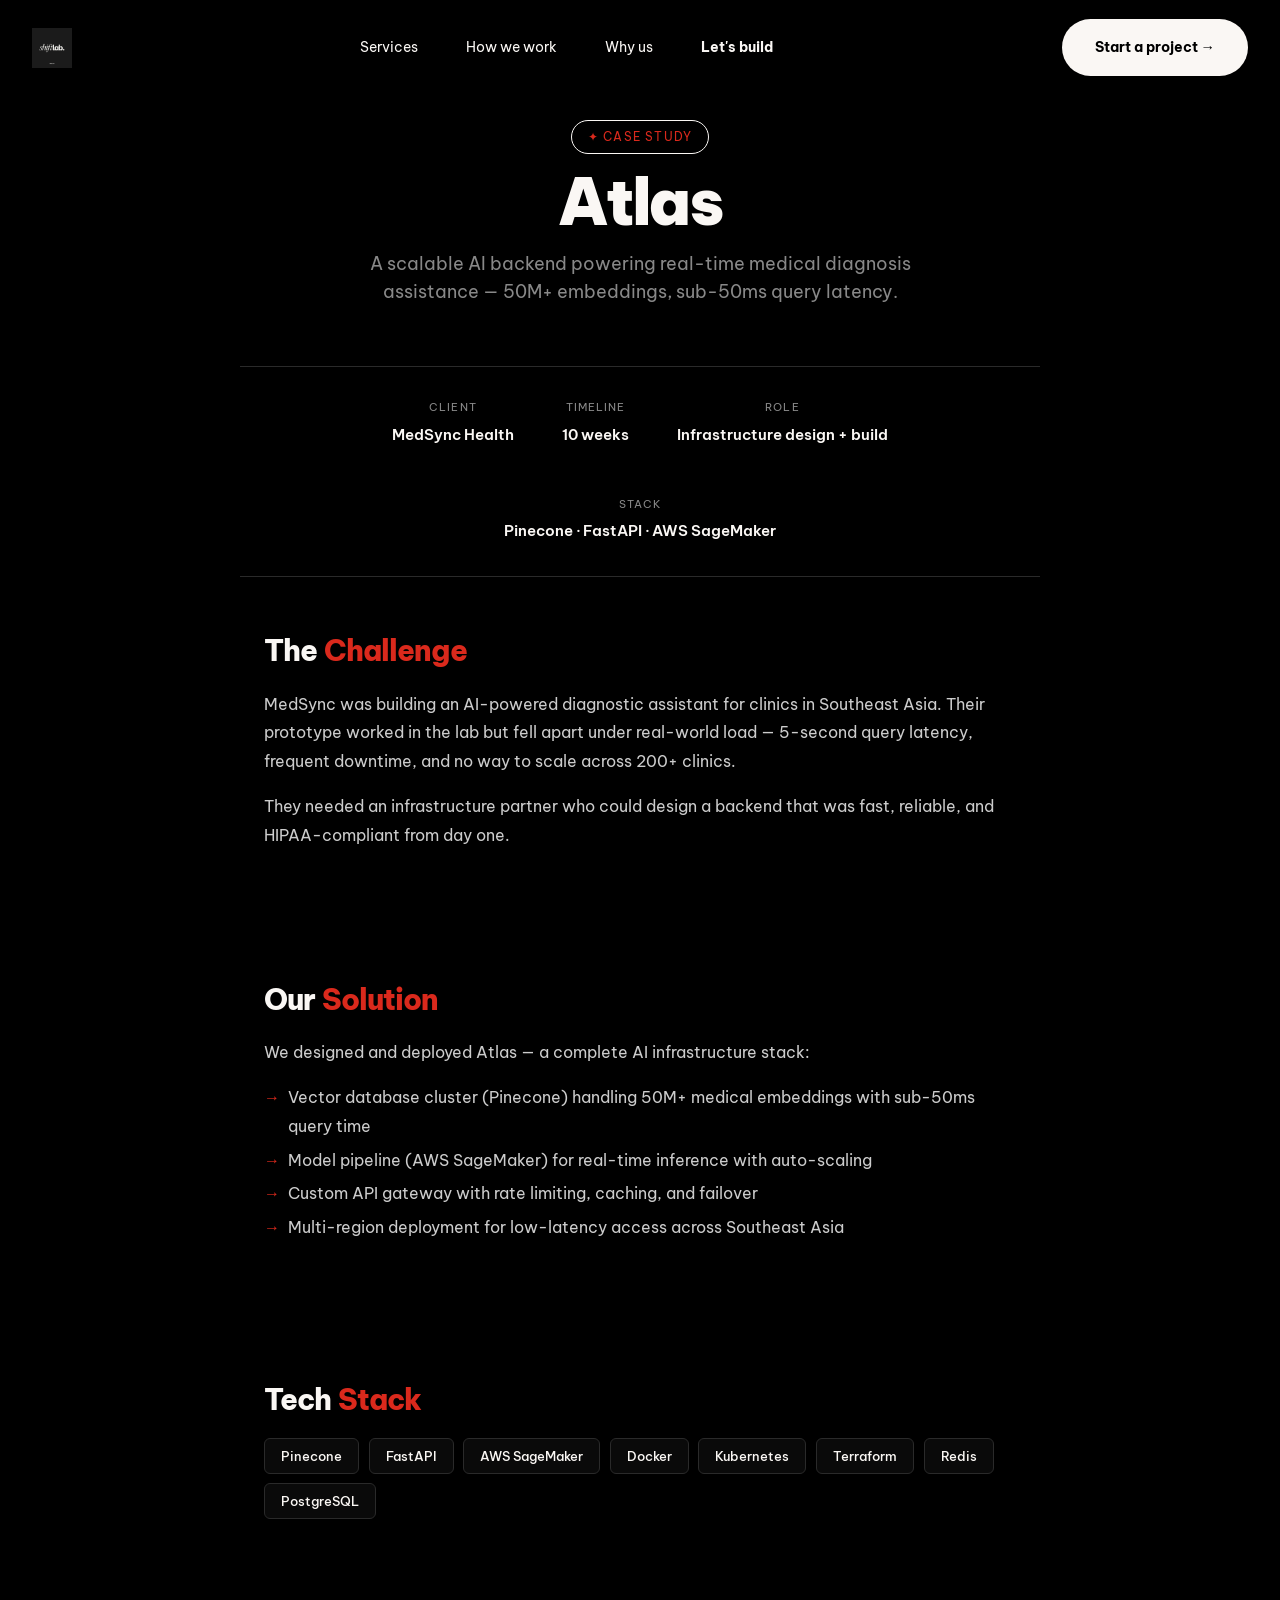
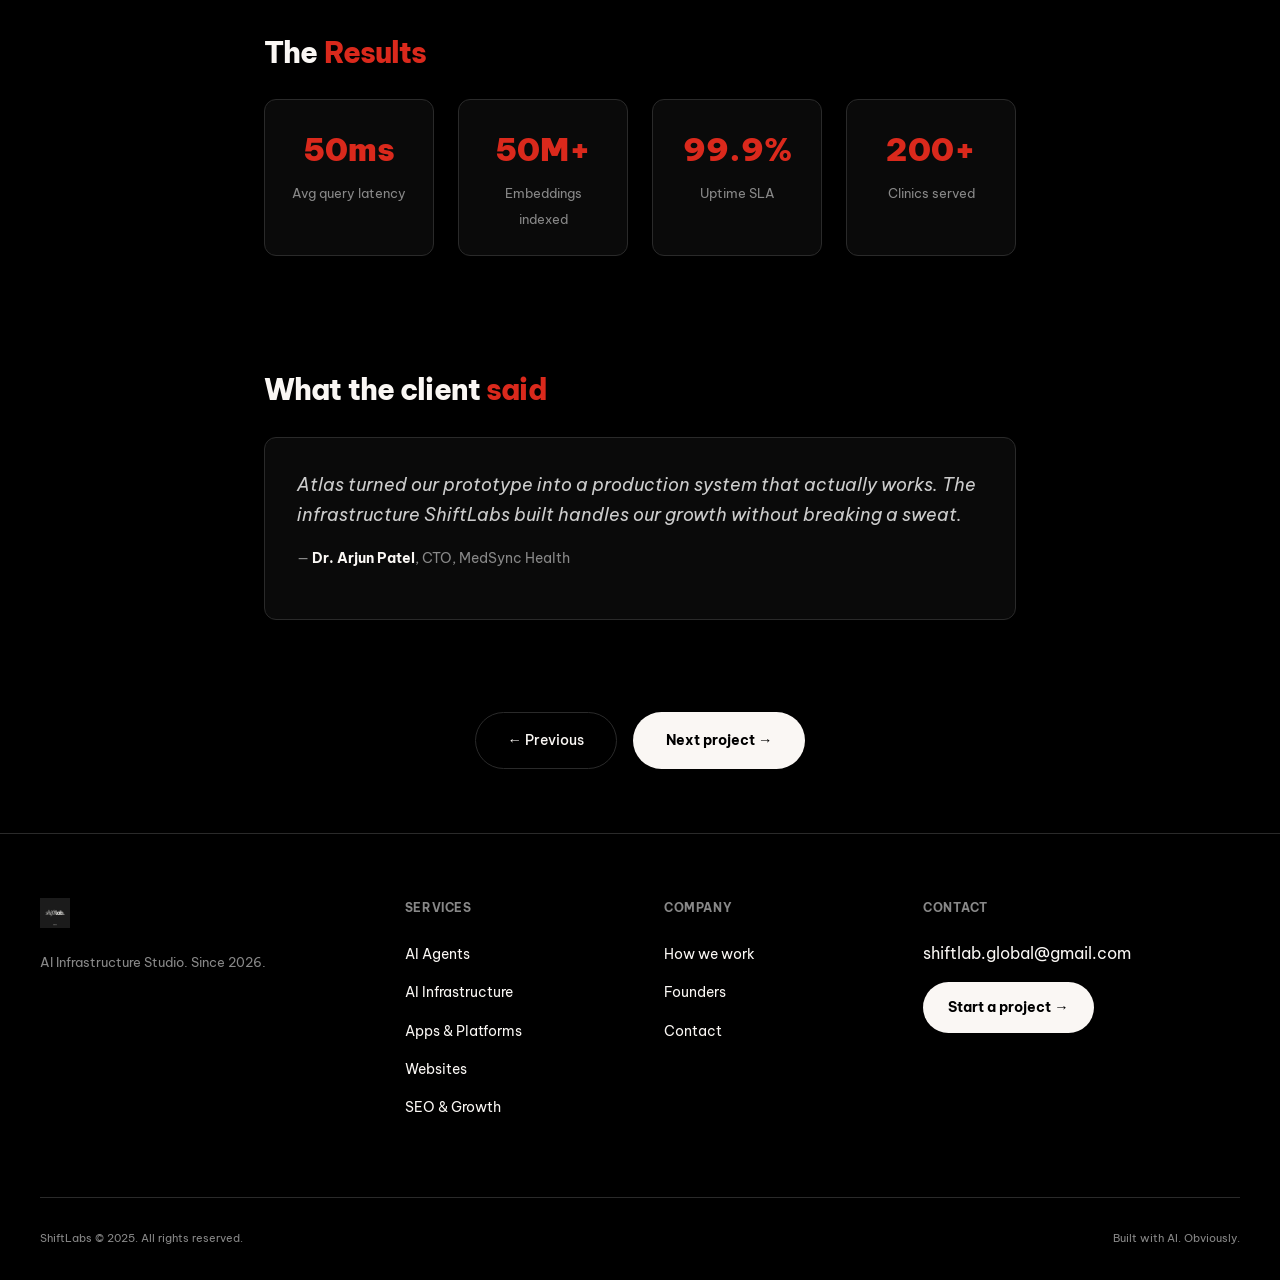
==== projects/atlas.html @ 35744b7e "Add 6 project pages (Nova, Atlas, Flow, Vertex, Rise, Synapse) with linked service cards" ====
<!DOCTYPE html>
<html lang="en">
<head>
    <meta charset="UTF-8">
    <meta name="viewport" content="width=device-width, initial-scale=1.0">
    <title>Atlas — AI Infrastructure Backend | ShiftLabs</title>
    <link rel="preconnect" href="https://fonts.googleapis.com">
    <link rel="preconnect" href="https://fonts.gstatic.com" crossorigin>
    <link href="https://fonts.googleapis.com/css2?family=Be+Vietnam+Pro:wght@400;500;600;700;900&family=DM+Serif+Display:ital@1&display=swap" rel="stylesheet">
    <link rel="stylesheet" href="../index.css">
    <link rel="stylesheet" href="../project.css">
</head>
<body>
    <nav id="navbar">
        <a href="../index.html" class="logo"><img src="../logo-dark.png" alt="ShiftLabs logo" style="height: 40px; width: auto;"></a>
        <div class="nav-links">
            <a href="../index.html#services">Services</a>
            <a href="../index.html#process">How we work</a>
            <a href="../index.html#why-us">Why us</a>
            <a href="https://cal.com/prince-raymond-paul-zqkent/30min" target="_blank">Let's build</a>
        </div>
        <a href="https://cal.com/prince-raymond-paul-zqkent/30min" target="_blank" class="btn btn-primary">Start a project →</a>
    </nav>
    <main>
        <div class="project-hero">
            <span class="badge">✦ CASE STUDY</span>
            <h1>Atlas</h1>
            <p class="project-sub">A scalable AI backend powering real-time medical diagnosis assistance — 50M+ embeddings, sub-50ms query latency.</p>
        </div>
        <div class="project-meta">
            <div class="meta-item"><span class="meta-label">Client</span><span class="meta-value">MedSync Health</span></div>
            <div class="meta-item"><span class="meta-label">Timeline</span><span class="meta-value">10 weeks</span></div>
            <div class="meta-item"><span class="meta-label">Role</span><span class="meta-value">Infrastructure design + build</span></div>
            <div class="meta-item"><span class="meta-label">Stack</span><span class="meta-value">Pinecone · FastAPI · AWS SageMaker</span></div>
        </div>
        <div class="project-section">
            <h2>The <span class="highlight-red">Challenge</span></h2>
            <p>MedSync was building an AI-powered diagnostic assistant for clinics in Southeast Asia. Their prototype worked in the lab but fell apart under real-world load — 5-second query latency, frequent downtime, and no way to scale across 200+ clinics.</p>
            <p>They needed an infrastructure partner who could design a backend that was fast, reliable, and HIPAA-compliant from day one.</p>
        </div>
        <div class="project-section">
            <h2>Our <span class="highlight-red">Solution</span></h2>
            <p>We designed and deployed Atlas — a complete AI infrastructure stack:</p>
            <ul>
                <li>Vector database cluster (Pinecone) handling 50M+ medical embeddings with sub-50ms query time</li>
                <li>Model pipeline (AWS SageMaker) for real-time inference with auto-scaling</li>
                <li>Custom API gateway with rate limiting, caching, and failover</li>
                <li>Multi-region deployment for low-latency access across Southeast Asia</li>
            </ul>
        </div>
        <div class="project-section">
            <h2>Tech <span class="highlight-red">Stack</span></h2>
            <div class="tech-stack">
                <span class="tech-tag">Pinecone</span>
                <span class="tech-tag">FastAPI</span>
                <span class="tech-tag">AWS SageMaker</span>
                <span class="tech-tag">Docker</span>
                <span class="tech-tag">Kubernetes</span>
                <span class="tech-tag">Terraform</span>
                <span class="tech-tag">Redis</span>
                <span class="tech-tag">PostgreSQL</span>
            </div>
        </div>
        <div class="project-section">
            <h2>The <span class="highlight-red">Results</span></h2>
            <div class="results-grid">
                <div class="result-card"><span class="result-value">50ms</span><span class="result-label">Avg query latency</span></div>
                <div class="result-card"><span class="result-value">50M+</span><span class="result-label">Embeddings indexed</span></div>
                <div class="result-card"><span class="result-value">99.9%</span><span class="result-label">Uptime SLA</span></div>
                <div class="result-card"><span class="result-value">200+</span><span class="result-label">Clinics served</span></div>
            </div>
        </div>
        <div class="project-section">
            <h2>What the client <span class="highlight-red">said</span></h2>
            <div class="testimonial-block">
                <p class="quote">Atlas turned our prototype into a production system that actually works. The infrastructure ShiftLabs built handles our growth without breaking a sweat.</p>
                <p class="attribution">— <strong>Dr. Arjun Patel</strong>, CTO, MedSync Health</p>
            </div>
        </div>
        <div class="project-nav">
            <a href="./nova.html" class="btn btn-outline">← Previous</a>
            <a href="./flow.html" class="btn btn-primary">Next project →</a>
        </div>
    </main>
    <footer>
        <div class="container">
            <div class="footer-grid">
                <div class="footer-brand"><a href="../index.html" class="logo" style="margin-bottom: 1.5rem;"><img src="../logo-dark.png" alt="ShiftLabs logo" style="height: 30px; width: auto;"></a><p class="mono" style="color: var(--muted); font-size: 0.8rem;">AI Infrastructure Studio. Since 2026.</p></div>
                <div class="footer-col"><h5>Services</h5><ul class="footer-links mono"><li><a href="./nova.html">AI Agents</a></li><li><a href="./atlas.html">AI Infrastructure</a></li><li><a href="./flow.html">Apps & Platforms</a></li><li><a href="./vertex.html">Websites</a></li><li><a href="./rise.html">SEO & Growth</a></li></ul></div>
                <div class="footer-col"><h5>Company</h5><ul class="footer-links mono"><li><a href="../index.html#process">How we work</a></li><li><a href="../index.html#founders">Founders</a></li><li><a href="mailto:shiftlab.global@gmail.com">Contact</a></li></ul></div>
                <div class="footer-col" id="contact"><h5>Contact</h5><a href="mailto:shiftlab.global@gmail.com" class="mono" style="color: var(--cream); text-decoration: none; display: block; margin-bottom: 1rem;">shiftlab.global@gmail.com</a><a href="https://cal.com/prince-raymond-paul-zqkent/30min" target="_blank" class="btn btn-primary" style="padding: 0.8rem 1.5rem;">Start a project →</a></div>
            </div>
            <div class="footer-bottom mono"><span>ShiftLabs © 2025. All rights reserved.</span><span>Built with AI. Obviously.</span></div>
        </div>
    </footer>
    <script>
        const navbar = document.getElementById('navbar');
        window.addEventListener('scroll', () => {
            if (window.scrollY > 50) { navbar.style.background = 'rgba(0, 0, 0, 0.9)'; navbar.style.borderBottomColor = 'var(--border)'; }
            else { navbar.style.background = 'transparent'; navbar.style.borderBottomColor = 'transparent'; }
        });
    </script>
</body>
</html>
---- index.css ----
:root {
  --bg: #000000;
  --surface: #0a0a0a;
  --accent: #FAF7F4;
  --cream: #FAF7F4;
  --muted: #888888;
  --border: #2A2A2A;
  --font-display: "Times New Roman", "Times", serif;
  --font-main: "Be Vietnam Pro", sans-serif;
  --radius: 12px;
  --transition: all 0.4s cubic-bezier(0.23, 1, 0.32, 1);
}

* {
  margin: 0;
  padding: 0;
  box-sizing: border-box;
  -webkit-font-smoothing: antialiased;
}

body {
  background-color: var(--bg);
  color: var(--cream);
  font-family: var(--font-main);
  overflow-x: hidden;
  line-height: 1.6;
}

h1, h2, h3, h4 {
  font-family: var(--font-main);
  font-style: normal;
  font-weight: 900;
  letter-spacing: -0.04em;
}

.serif {
  font-family: var(--font-display) !important;
  font-style: italic !important;
  font-weight: 400 !important;
  letter-spacing: 0;
}

.mono {
  font-family: var(--font-main);
  text-transform: none;
}

h1 { font-size: clamp(2.5rem, 6vw, 4.5rem); line-height: 0.95; font-weight: 900; }
h2 { font-size: clamp(2.5rem, 5vw, 3.5rem); line-height: 1.0; font-weight: 800; }
h3 { font-size: 1.8rem; font-weight: 700; }

.hero-title {
  font-family: "Helvetica Neue", "Helvetica", "Arial", sans-serif !important;
  font-weight: 900;
  letter-spacing: -0.05em;
}

.highlight-red {
  color: #da291c;
}

.section-label {
  color: var(--accent);
  font-size: 0.75rem;
  letter-spacing: 0.1em;
  margin-bottom: 1.5rem;
  display: block;
}

.btn {
  display: inline-flex;
  align-items: center;
  padding: 1rem 2rem;
  border-radius: 9999px;
  text-decoration: none;
  font-family: var(--font-main);
  font-weight: 500;
  font-size: 0.9rem;
  transition: var(--transition);
  cursor: pointer;
  border: 1px solid transparent;
}

.btn-primary {
  background-color: var(--accent);
  color: var(--bg);
  font-weight: 700;
}

.btn-primary:hover {
  transform: translateY(-2px);
  box-shadow: 0 10px 30px rgba(255, 255, 255, 0.1);
}

.btn-outline {
  border-color: var(--border);
  color: var(--cream);
}

.btn-outline:hover {
  border-color: var(--accent);
  color: var(--accent);
}

.btn-dark {
  background-color: var(--bg);
  color: var(--cream);
  border: 1px solid var(--border);
}

.btn-dark:hover {
  background-color: var(--surface);
  border-color: var(--accent);
}

section {
  padding: 5rem 2rem;
  position: relative;
  max-width: 1400px;
  margin: 0 auto;
  width: 100%;
}

section.full {
  max-width: 100%;
}

.container {
  max-width: 1200px;
  margin: 0 auto;
  width: 100%;
}

/* Navbar */
nav {
  position: fixed;
  top: 0;
  left: 0;
  width: 100%;
  padding: 1.2rem 2rem;
  display: flex;
  justify-content: space-between;
  align-items: center;
  z-index: 1000;
  border-bottom: 1px solid var(--border);
  background: rgba(0, 0, 0, 0.8);
  backdrop-filter: blur(20px);
}

.logo {
  font-size: 1.5rem;
  color: var(--accent);
  text-decoration: none;
  display: flex;
  align-items: baseline;
}

.nav-links {
  display: flex;
  gap: 3rem;
}

.nav-links a:last-child {
  color: var(--accent);
  font-weight: 700;
}

.nav-links a {
  color: var(--cream);
  text-decoration: none;
  font-size: 0.9rem;
  transition: var(--transition);
}

.nav-links a:hover {
  color: var(--accent);
}

/* Hero */
#hero {
  min-height: 100vh;
  display: flex;
  flex-direction: column;
  justify-content: center;
  align-items: center;
  text-align: center;
  padding-top: 6rem;
  padding-bottom: 2rem;
}

.hero-content {
  max-width: 900px;
}

.badge {
  display: inline-block;
  padding: 0.4rem 1rem;
  border: 1px solid var(--accent);
  color: var(--accent);
  border-radius: 9999px;
  font-size: 0.7rem;
  margin-bottom: 2rem;
  text-transform: uppercase;
}

.hero-sub {
  color: var(--muted);
  max-width: 520px;
  margin: 1.5rem auto 2.5rem;
  font-size: 0.95rem;
}

.hero-ctas {
  display: flex;
  gap: 1.2rem;
  justify-content: center;
}

/* Stats Bands */
#stats-band,
#outcomes-band {
  border-top: 1px solid var(--border);
  border-bottom: 1px solid var(--border);
  padding: 3rem 2rem;
  text-align: center;
}

.stats-grid {
  display: grid;
  grid-template-columns: repeat(3, 1fr);
  gap: 3rem;
}

#outcomes-band .stats-grid {
  grid-template-columns: repeat(4, 1fr);
}

.stat-item {
  text-align: center;
}

.stat-value {
  font-family: var(--font-display);
  font-size: 2.8rem;
  font-style: italic;
  display: block;
  margin-bottom: 0.3rem;
}

.stat-label {
  color: var(--muted);
  font-size: 0.75rem;
  text-transform: lowercase;
}

/* Services - 6 cards grid */
.services-grid {
  display: grid;
  grid-template-columns: repeat(3, 1fr);
  gap: 1.5rem;
  margin-top: 2.5rem;
}

.card {
  background-color: var(--surface);
  padding: 2rem;
  border-top: 2px solid var(--border);
  transition: var(--transition);
}

.card:hover {
  border-top-color: var(--accent);
  transform: translateY(-4px);
  box-shadow: 0 10px 40px rgba(0, 0, 0, 0.4);
}

.card-tag {
  color: var(--muted);
  font-size: 0.65rem;
  margin-bottom: 1.5rem;
  font-weight: 700;
  letter-spacing: 0.05em;
}

.card-title {
  font-family: var(--font-main);
  font-size: 1.2rem;
  margin-bottom: 0.8rem;
  text-transform: uppercase;
}

.card-body {
  font-size: 0.85rem;
  color: var(--muted);
  line-height: 1.5;
}

/* Process Section */
#process {
  border-top: 1px solid var(--border);
}

.process-timeline {
  display: grid;
  grid-template-columns: repeat(4, 1fr);
  gap: 2rem;
  margin-top: 3rem;
  position: relative;
}

.process-timeline::before {
  content: "";
  position: absolute;
  top: 2rem;
  left: 10%;
  width: 80%;
  height: 1px;
  border-top: 1px dashed var(--accent);
  z-index: 0;
  opacity: 0.2;
}

.step {
  position: relative;
  z-index: 1;
}

.step-num {
  width: 3.5rem;
  height: 3.5rem;
  background-color: var(--surface);
  border: 1px solid var(--border);
  display: flex;
  align-items: center;
  justify-content: center;
  font-size: 1rem;
  color: var(--muted);
  margin-bottom: 1.5rem;
  transition: var(--transition);
}

.step:hover .step-num {
  border-color: var(--accent);
  color: var(--accent);
}

.step-title {
  font-size: 1.1rem;
  margin-bottom: 0.8rem;
}

.step-desc {
  color: var(--muted);
  font-size: 0.8rem;
  line-height: 1.5;
}

/* Why Us */
#why-us {
  border-top: 1px solid var(--border);
}

.why-container {
  display: grid;
  grid-template-columns: 1fr 1fr;
  gap: 4rem;
  margin-top: 3rem;
}

.why-statement {
  font-size: 1.8rem;
  line-height: 1.4;
}

.why-props {
  display: grid;
  grid-template-columns: 1fr 1fr;
  gap: 2rem;
}

.prop-item h4 {
  font-family: var(--font-main);
  font-style: normal;
  font-size: 0.95rem;
  margin-bottom: 0.8rem;
  display: flex;
  align-items: center;
  gap: 0.5rem;
}

.prop-desc {
  color: var(--muted);
  font-size: 0.8rem;
  line-height: 1.5;
}

/* Founders */
#founders {
  border-top: 1px solid var(--border);
}

.founders-grid {
  display: grid;
  grid-template-columns: repeat(2, 1fr);
  gap: 2rem;
  margin-top: 3rem;
  max-width: 800px;
  margin-left: auto;
  margin-right: auto;
}

.founder-card {
  background-color: var(--surface);
  padding: 2.5rem;
  border: 1px solid var(--border);
  transition: var(--transition);
  text-align: center;
}

.founder-card:hover {
  border-color: var(--accent);
  transform: translateY(-4px);
}

.founder-photo {
  width: 80px;
  height: 80px;
  border-radius: 50%;
  background-color: var(--border);
  margin: 0 auto 1.5rem;
  border: 2px solid var(--accent);
}

.founder-name {
  font-size: 1.1rem;
  margin-bottom: 0.3rem;
}

.founder-title {
  font-size: 0.75rem;
  color: var(--muted);
  display: block;
  margin-bottom: 1.5rem;
  text-transform: uppercase;
  letter-spacing: 0.05em;
}

.founder-quote {
  font-size: 0.85rem;
  color: var(--muted);
  line-height: 1.6;
  font-style: italic;
}

/* Final CTA */
#final-cta {
  background-color: #000000;
  color: var(--cream);
  padding: 6rem 2rem;
  max-width: 100%;
  text-align: center;
  border-top: 1px solid var(--border);
}

#final-cta h2 {
  font-size: 4rem;
  color: var(--cream);
  margin-bottom: 1.5rem;
}

#final-cta .sub {
  font-size: 1.1rem;
  margin-bottom: 2.5rem;
  font-weight: 500;
}

/* Footer */
footer {
  border-top: 1px solid var(--border);
}

footer .container {
  padding: 4rem 0 2rem;
}

.footer-grid {
  display: grid;
  grid-template-columns: 1.5fr 1fr 1fr 1.5fr;
  gap: 3rem;
  margin-bottom: 4rem;
}

.footer-col h5 {
  font-family: var(--font-main);
  font-size: 0.75rem;
  color: var(--muted);
  margin-bottom: 1.5rem;
  text-transform: uppercase;
  letter-spacing: 0.05em;
}

.footer-links {
  list-style: none;
}

.footer-links li {
  margin-bottom: 0.8rem;
}

.footer-links a {
  color: var(--cream);
  text-decoration: none;
  font-size: 0.85rem;
  transition: var(--transition);
}

.footer-links a:hover {
  color: var(--accent);
}

.footer-bottom {
  display: flex;
  justify-content: space-between;
  padding-top: 2rem;
  border-top: 1px solid var(--border);
  color: var(--muted);
  font-size: 0.7rem;
}

/* Responsive */
@media (max-width: 1024px) {
  .services-grid {
    grid-template-columns: repeat(2, 1fr);
  }

  .founders-grid {
    grid-template-columns: repeat(2, 1fr);
  }

  .process-timeline, .why-container, .why-props, .footer-grid {
    grid-template-columns: 1fr;
    gap: 2rem;
  }

  .process-timeline::before { display: none; }

  h1 { font-size: 3rem; }
  h2 { font-size: 2.2rem; }

  #final-cta h2 { font-size: 2.5rem; }

  .nav-links { display: none; }

  .stats-grid,
  #outcomes-band .stats-grid {
    grid-template-columns: repeat(2, 1fr);
    gap: 2rem;
  }
}

@media (max-width: 640px) {
  .services-grid {
    grid-template-columns: 1fr;
  }

  .founders-grid {
    grid-template-columns: 1fr;
  }

  #hero {
    min-height: 70vh;
  }

  section {
    padding: 3rem 1.5rem;
  }

  .stats-grid,
  #outcomes-band .stats-grid {
    grid-template-columns: 1fr;
    gap: 1.5rem;
  }

  footer .container {
    padding: 3rem 0 1.5rem;
  }
}
---- project.css ----
/* Project page styles */

.project-hero {
  padding: 120px 24px 60px;
  max-width: 1100px;
  margin: 0 auto;
  text-align: center;
}

.project-hero .badge {
  display: inline-block;
  color: #da291c;
  font-size: 0.75rem;
  letter-spacing: 0.1em;
  text-transform: uppercase;
  margin-bottom: 1rem;
}

.project-hero h1 {
  font-size: clamp(2.5rem, 6vw, 4rem);
  font-weight: 900;
  letter-spacing: -0.04em;
  line-height: 1;
  margin-bottom: 0.5rem;
}

.project-hero .project-sub {
  color: var(--muted);
  font-size: 1.1rem;
  max-width: 600px;
  margin: 1rem auto 0;
}

.project-meta {
  display: flex;
  justify-content: center;
  gap: 3rem;
  padding: 2rem 24px;
  max-width: 800px;
  margin: 0 auto;
  border-top: 1px solid var(--border);
  border-bottom: 1px solid var(--border);
  flex-wrap: wrap;
}

.project-meta .meta-item {
  text-align: center;
}

.project-meta .meta-label {
  color: var(--muted);
  font-size: 0.7rem;
  text-transform: uppercase;
  letter-spacing: 0.1em;
  display: block;
  margin-bottom: 0.3rem;
}

.project-meta .meta-value {
  font-size: 0.95rem;
  font-weight: 600;
}

.project-section {
  padding: 60px 24px;
  max-width: 800px;
  margin: 0 auto;
}

.project-section h2 {
  font-size: 1.8rem;
  font-weight: 800;
  margin-bottom: 1.5rem;
  letter-spacing: -0.03em;
}

.project-section p {
  color: #ccc;
  font-size: 1rem;
  line-height: 1.8;
  margin-bottom: 1rem;
}

.project-section ul {
  list-style: none;
  padding: 0;
  margin: 0 0 1.5rem;
}

.project-section ul li {
  color: #ccc;
  font-size: 1rem;
  line-height: 1.8;
  padding-left: 1.5rem;
  position: relative;
  margin-bottom: 0.3rem;
}

.project-section ul li::before {
  content: "→";
  position: absolute;
  left: 0;
  color: #da291c;
}

.results-grid {
  display: grid;
  grid-template-columns: repeat(auto-fit, minmax(160px, 1fr));
  gap: 1.5rem;
  margin-top: 2rem;
}

.result-card {
  background: var(--surface);
  border: 1px solid var(--border);
  border-radius: var(--radius);
  padding: 1.5rem;
  text-align: center;
}

.result-card .result-value {
  font-size: 2rem;
  font-weight: 900;
  color: #da291c;
  display: block;
  margin-bottom: 0.3rem;
}

.result-card .result-label {
  font-size: 0.8rem;
  color: var(--muted);
}

.tech-stack {
  display: flex;
  flex-wrap: wrap;
  gap: 0.6rem;
  margin-top: 1.5rem;
}

.tech-tag {
  background: var(--surface);
  border: 1px solid var(--border);
  border-radius: 6px;
  padding: 0.4rem 1rem;
  font-size: 0.8rem;
  color: var(--cream);
  font-weight: 500;
}

.testimonial-block {
  background: var(--surface);
  border: 1px solid var(--border);
  border-radius: var(--radius);
  padding: 2rem;
  margin-top: 2rem;
  position: relative;
}

.testimonial-block::before {
  content: """;
  position: absolute;
  top: 1rem;
  left: 1.5rem;
  font-size: 3rem;
  color: var(--muted);
  font-family: serif;
  line-height: 1;
  opacity: 0.3;
}

.testimonial-block .quote {
  font-style: italic;
  color: #ccc;
  font-size: 1.1rem;
  line-height: 1.7;
  margin-bottom: 1rem;
}

.testimonial-block .attribution {
  font-size: 0.85rem;
  color: var(--muted);
}

.testimonial-block .attribution strong {
  color: var(--cream);
}

.project-nav {
  display: flex;
  justify-content: center;
  gap: 1rem;
  padding: 2rem 24px 4rem;
  max-width: 800px;
  margin: 0 auto;
}

@media (max-width: 768px) {
  .project-meta {
    flex-direction: column;
    gap: 1rem;
  }
  .project-section {
    padding: 40px 20px;
  }
  .results-grid {
    grid-template-columns: repeat(2, 1fr);
  }
}
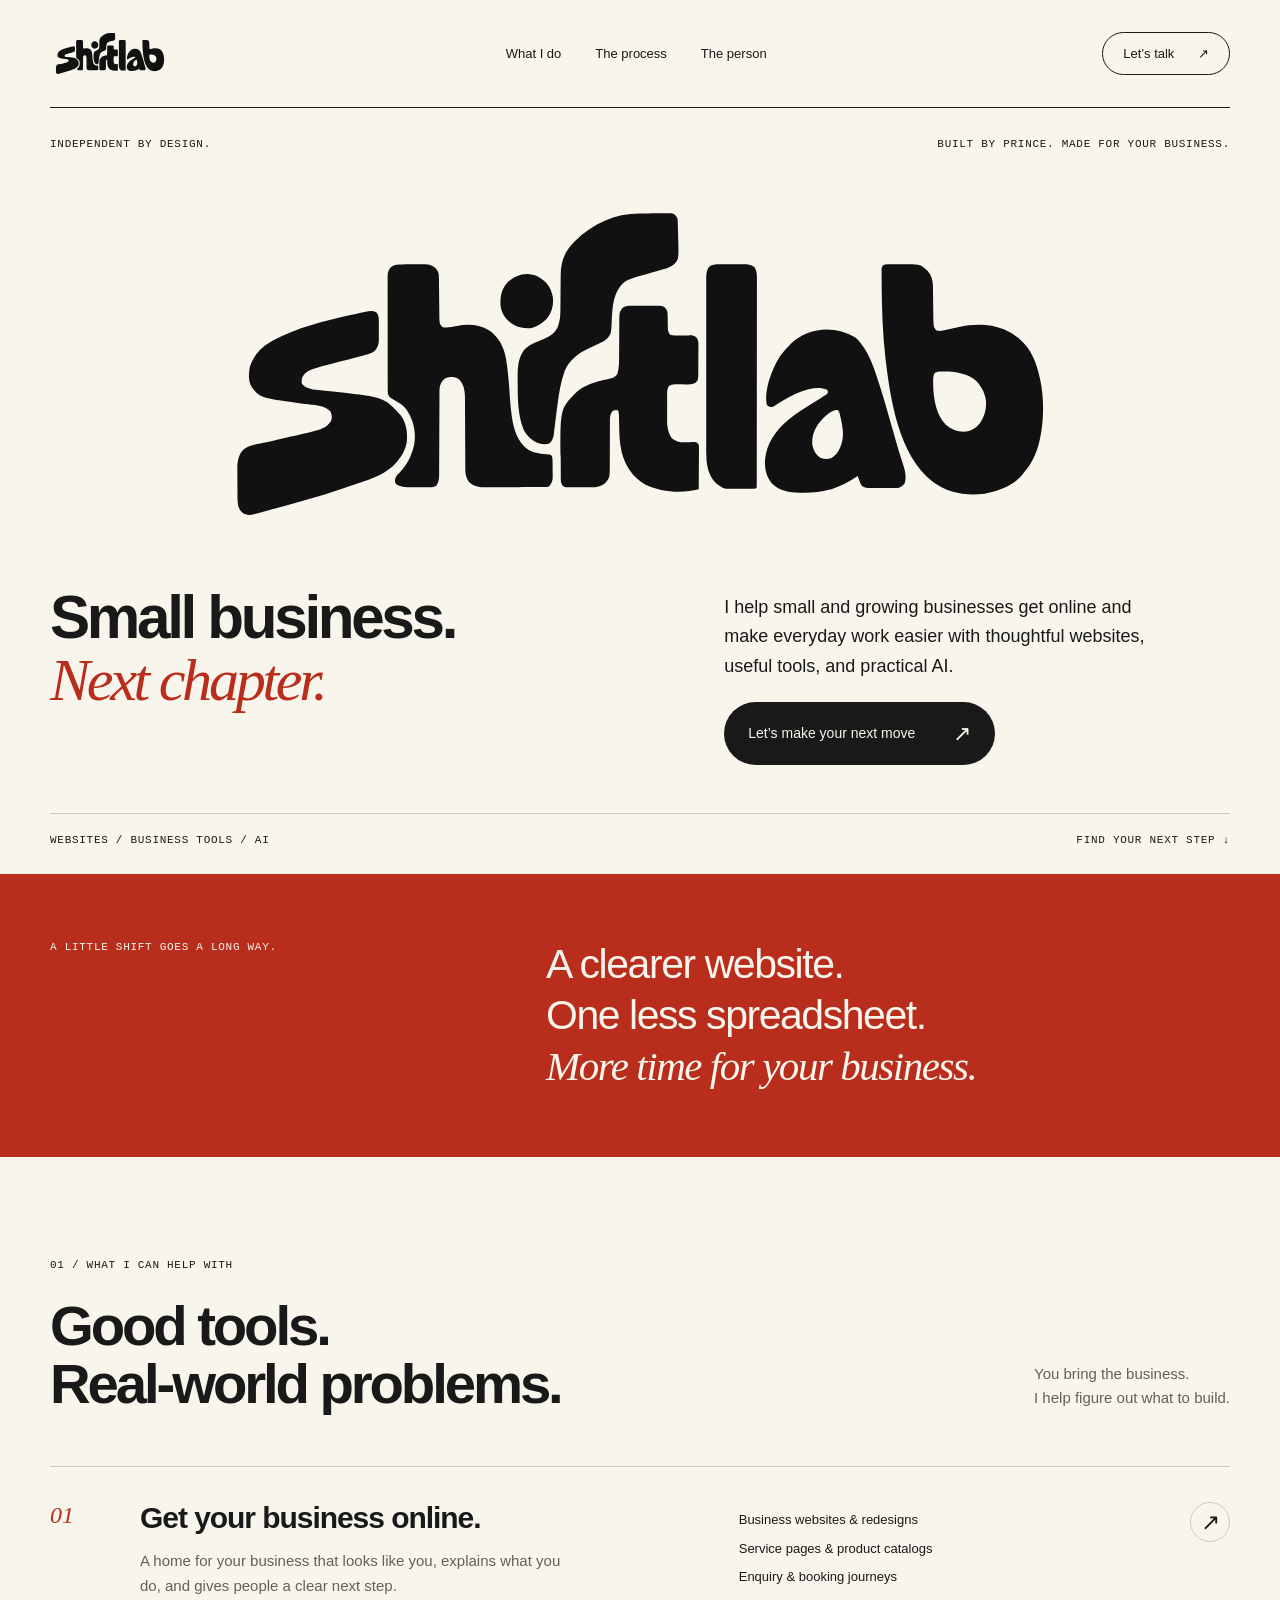
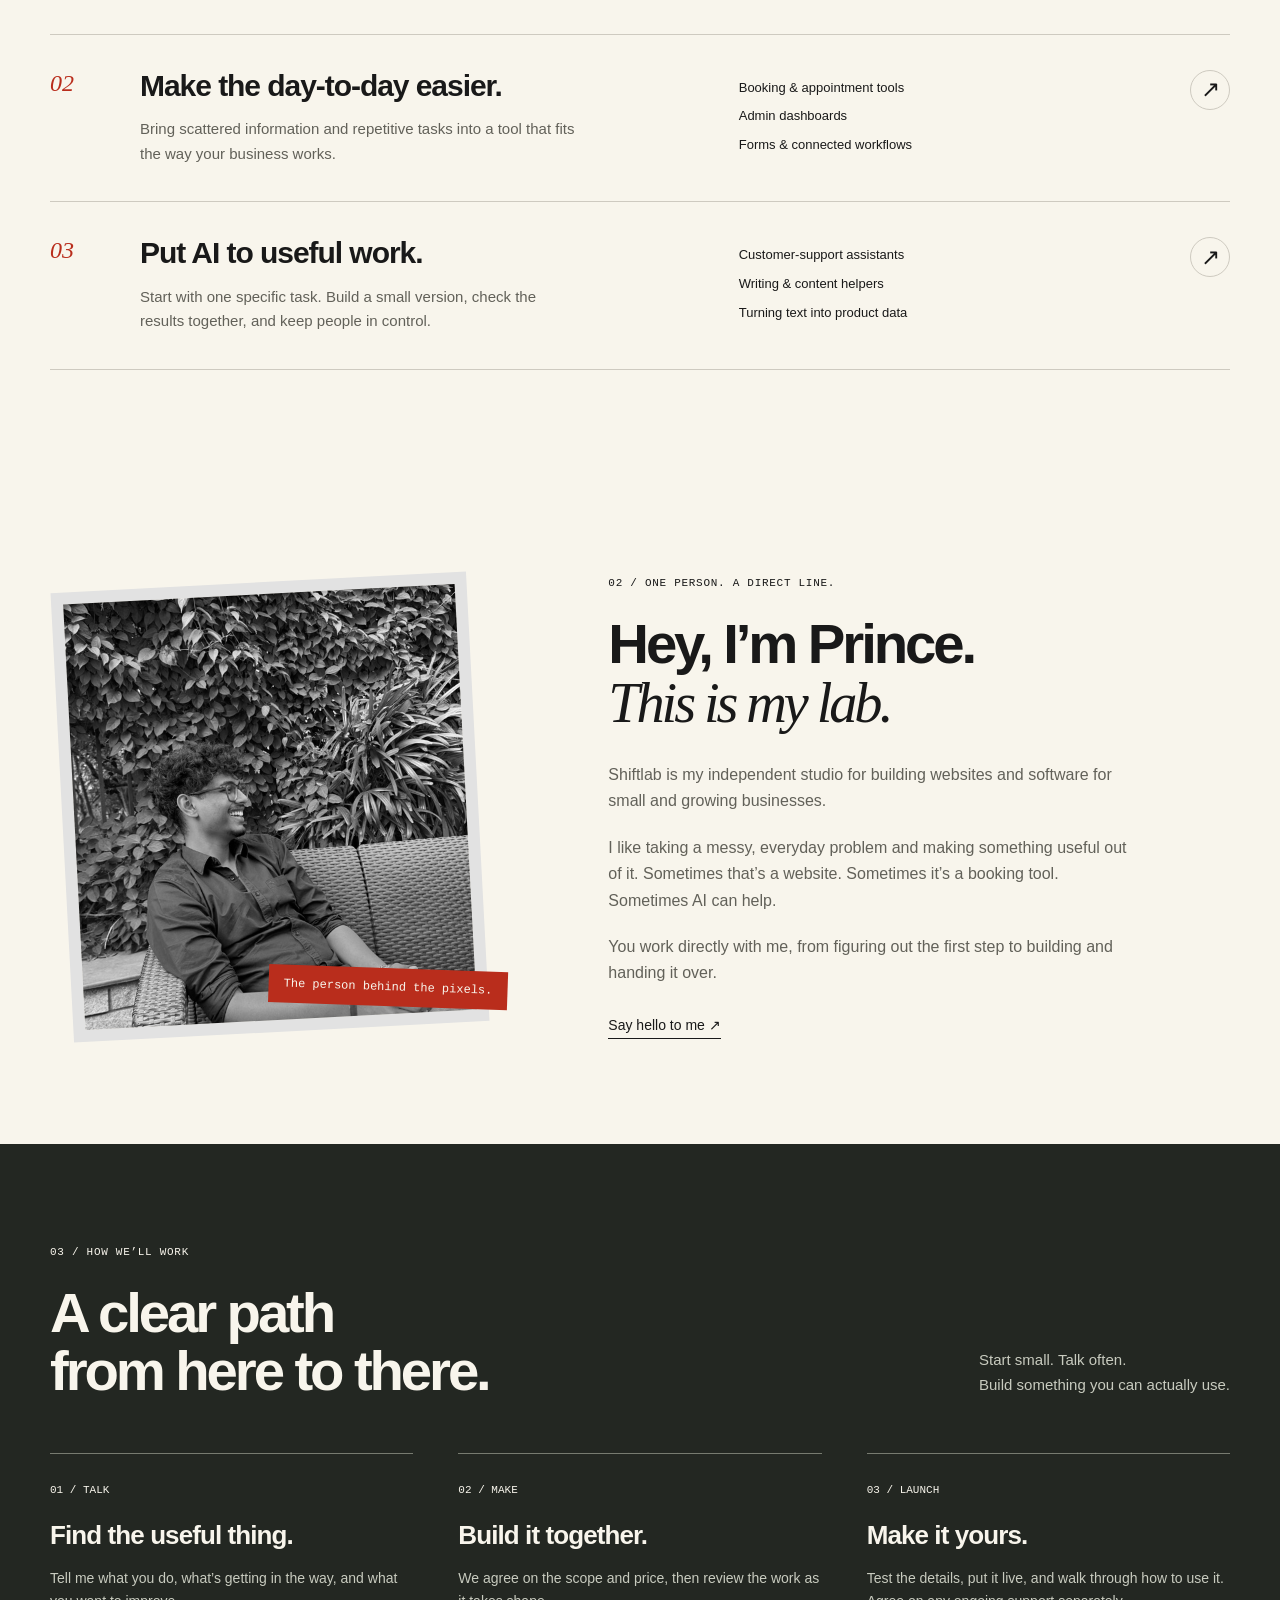
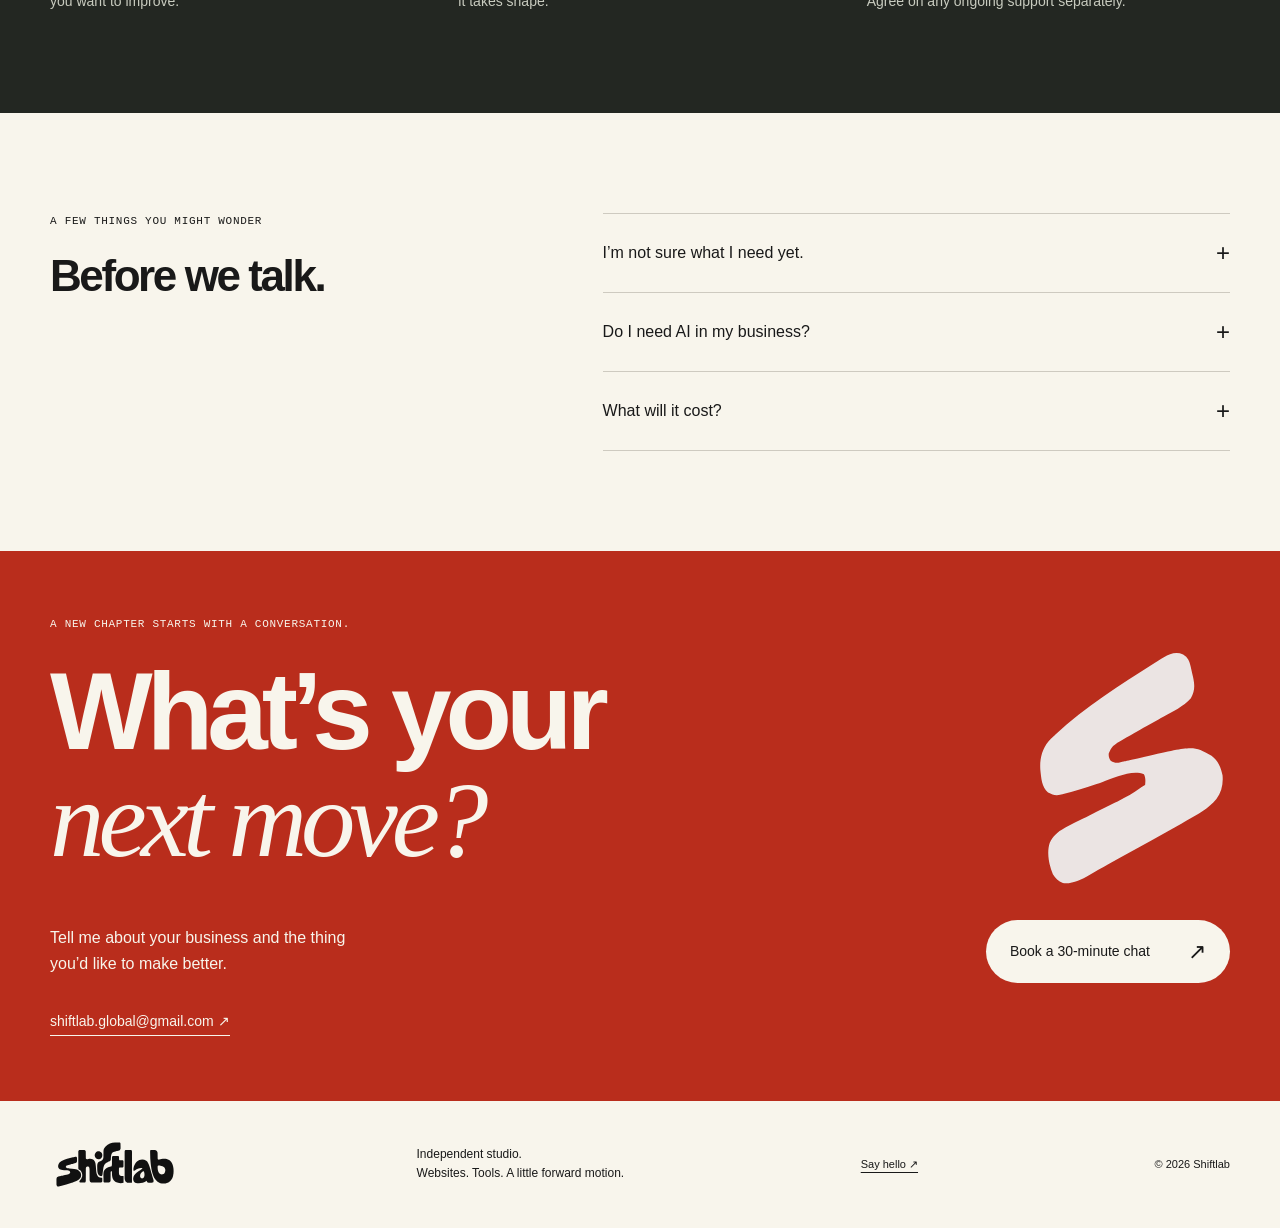
==== commit bb4512bb: "Rebrand Shiftlab as an independent business website and AI studio" ====
--- a/projects/atlas.html
+++ b/projects/atlas.html
@@ -1,104 +1 @@
-<!DOCTYPE html>
-<html lang="en">
-<head>
-    <meta charset="UTF-8">
-    <meta name="viewport" content="width=device-width, initial-scale=1.0">
-    <title>Atlas — AI Infrastructure Backend | ShiftLabs</title>
-    <link rel="preconnect" href="https://fonts.googleapis.com">
-    <link rel="preconnect" href="https://fonts.gstatic.com" crossorigin>
-    <link href="https://fonts.googleapis.com/css2?family=Be+Vietnam+Pro:wght@400;500;600;700;900&family=DM+Serif+Display:ital@1&display=swap" rel="stylesheet">
-    <link rel="stylesheet" href="../index.css">
-    <link rel="stylesheet" href="../project.css">
-</head>
-<body>
-    <nav id="navbar">
-        <a href="../index.html" class="logo"><img src="../logo-dark.png" alt="ShiftLabs logo" style="height: 40px; width: auto;"></a>
-        <div class="nav-links">
-            <a href="../index.html#services">Services</a>
-            <a href="../index.html#process">How we work</a>
-            <a href="../index.html#why-us">Why us</a>
-            <a href="https://cal.com/prince-raymond-paul-zqkent/30min" target="_blank">Let's build</a>
-        </div>
-        <a href="https://cal.com/prince-raymond-paul-zqkent/30min" target="_blank" class="btn btn-primary">Start a project →</a>
-    </nav>
-    <main>
-        <div class="project-hero">
-            <span class="badge">✦ CASE STUDY</span>
-            <h1>Atlas</h1>
-            <p class="project-sub">A scalable AI backend powering real-time medical diagnosis assistance — 50M+ embeddings, sub-50ms query latency.</p>
-        </div>
-        <div class="project-meta">
-            <div class="meta-item"><span class="meta-label">Client</span><span class="meta-value">MedSync Health</span></div>
-            <div class="meta-item"><span class="meta-label">Timeline</span><span class="meta-value">10 weeks</span></div>
-            <div class="meta-item"><span class="meta-label">Role</span><span class="meta-value">Infrastructure design + build</span></div>
-            <div class="meta-item"><span class="meta-label">Stack</span><span class="meta-value">Pinecone · FastAPI · AWS SageMaker</span></div>
-        </div>
-        <div class="project-section">
-            <h2>The <span class="highlight-red">Challenge</span></h2>
-            <p>MedSync was building an AI-powered diagnostic assistant for clinics in Southeast Asia. Their prototype worked in the lab but fell apart under real-world load — 5-second query latency, frequent downtime, and no way to scale across 200+ clinics.</p>
-            <p>They needed an infrastructure partner who could design a backend that was fast, reliable, and HIPAA-compliant from day one.</p>
-        </div>
-        <div class="project-section">
-            <h2>Our <span class="highlight-red">Solution</span></h2>
-            <p>We designed and deployed Atlas — a complete AI infrastructure stack:</p>
-            <ul>
-                <li>Vector database cluster (Pinecone) handling 50M+ medical embeddings with sub-50ms query time</li>
-                <li>Model pipeline (AWS SageMaker) for real-time inference with auto-scaling</li>
-                <li>Custom API gateway with rate limiting, caching, and failover</li>
-                <li>Multi-region deployment for low-latency access across Southeast Asia</li>
-            </ul>
-        </div>
-        <div class="project-section">
-            <h2>Tech <span class="highlight-red">Stack</span></h2>
-            <div class="tech-stack">
-                <span class="tech-tag">Pinecone</span>
-                <span class="tech-tag">FastAPI</span>
-                <span class="tech-tag">AWS SageMaker</span>
-                <span class="tech-tag">Docker</span>
-                <span class="tech-tag">Kubernetes</span>
-                <span class="tech-tag">Terraform</span>
-                <span class="tech-tag">Redis</span>
-                <span class="tech-tag">PostgreSQL</span>
-            </div>
-        </div>
-        <div class="project-section">
-            <h2>The <span class="highlight-red">Results</span></h2>
-            <div class="results-grid">
-                <div class="result-card"><span class="result-value">50ms</span><span class="result-label">Avg query latency</span></div>
-                <div class="result-card"><span class="result-value">50M+</span><span class="result-label">Embeddings indexed</span></div>
-                <div class="result-card"><span class="result-value">99.9%</span><span class="result-label">Uptime SLA</span></div>
-                <div class="result-card"><span class="result-value">200+</span><span class="result-label">Clinics served</span></div>
-            </div>
-        </div>
-        <div class="project-section">
-            <h2>What the client <span class="highlight-red">said</span></h2>
-            <div class="testimonial-block">
-                <p class="quote">Atlas turned our prototype into a production system that actually works. The infrastructure ShiftLabs built handles our growth without breaking a sweat.</p>
-                <p class="attribution">— <strong>Dr. Arjun Patel</strong>, CTO, MedSync Health</p>
-            </div>
-        </div>
-        <div class="project-nav">
-            <a href="./nova.html" class="btn btn-outline">← Previous</a>
-            <a href="./flow.html" class="btn btn-primary">Next project →</a>
-        </div>
-    </main>
-    <footer>
-        <div class="container">
-            <div class="footer-grid">
-                <div class="footer-brand"><a href="../index.html" class="logo" style="margin-bottom: 1.5rem;"><img src="../logo-dark.png" alt="ShiftLabs logo" style="height: 30px; width: auto;"></a><p class="mono" style="color: var(--muted); font-size: 0.8rem;">AI Infrastructure Studio. Since 2026.</p></div>
-                <div class="footer-col"><h5>Services</h5><ul class="footer-links mono"><li><a href="./nova.html">AI Agents</a></li><li><a href="./atlas.html">AI Infrastructure</a></li><li><a href="./flow.html">Apps & Platforms</a></li><li><a href="./vertex.html">Websites</a></li><li><a href="./rise.html">SEO & Growth</a></li></ul></div>
-                <div class="footer-col"><h5>Company</h5><ul class="footer-links mono"><li><a href="../index.html#process">How we work</a></li><li><a href="../index.html#founders">Founders</a></li><li><a href="mailto:shiftlab.global@gmail.com">Contact</a></li></ul></div>
-                <div class="footer-col" id="contact"><h5>Contact</h5><a href="mailto:shiftlab.global@gmail.com" class="mono" style="color: var(--cream); text-decoration: none; display: block; margin-bottom: 1rem;">shiftlab.global@gmail.com</a><a href="https://cal.com/prince-raymond-paul-zqkent/30min" target="_blank" class="btn btn-primary" style="padding: 0.8rem 1.5rem;">Start a project →</a></div>
-            </div>
-            <div class="footer-bottom mono"><span>ShiftLabs © 2025. All rights reserved.</span><span>Built with AI. Obviously.</span></div>
-        </div>
-    </footer>
-    <script>
-        const navbar = document.getElementById('navbar');
-        window.addEventListener('scroll', () => {
-            if (window.scrollY > 50) { navbar.style.background = 'rgba(0, 0, 0, 0.9)'; navbar.style.borderBottomColor = 'var(--border)'; }
-            else { navbar.style.background = 'transparent'; navbar.style.borderBottomColor = 'transparent'; }
-        });
-    </script>
-</body>
-</html>
+<!doctype html><html lang="en"><head><meta charset="utf-8"><meta name="viewport" content="width=device-width,initial-scale=1"><meta name="robots" content="noindex"><meta http-equiv="refresh" content="0; url=../index.html#services"><title>Shiftlab | Websites and practical AI</title></head><body><p>This page has been retired. <a href="../index.html#services">Explore Shiftlab’s services.</a></p></body></html>
